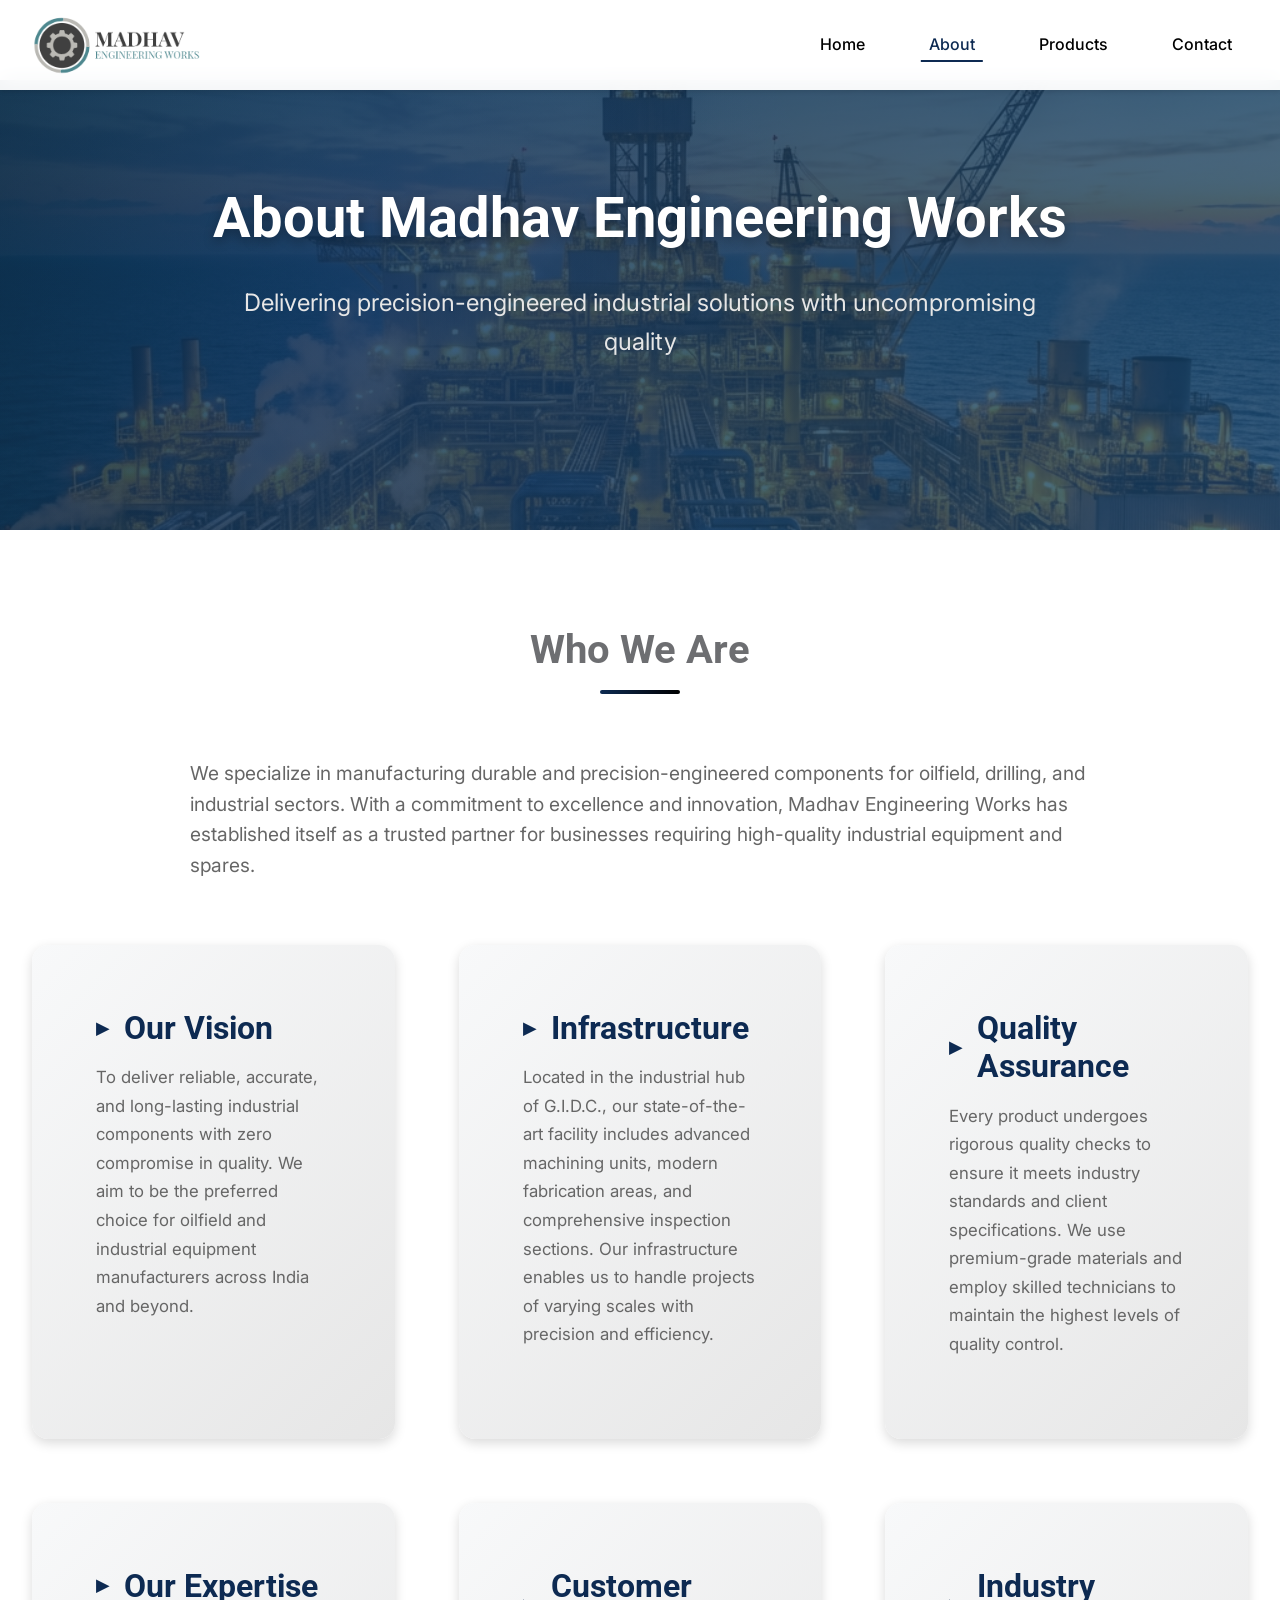
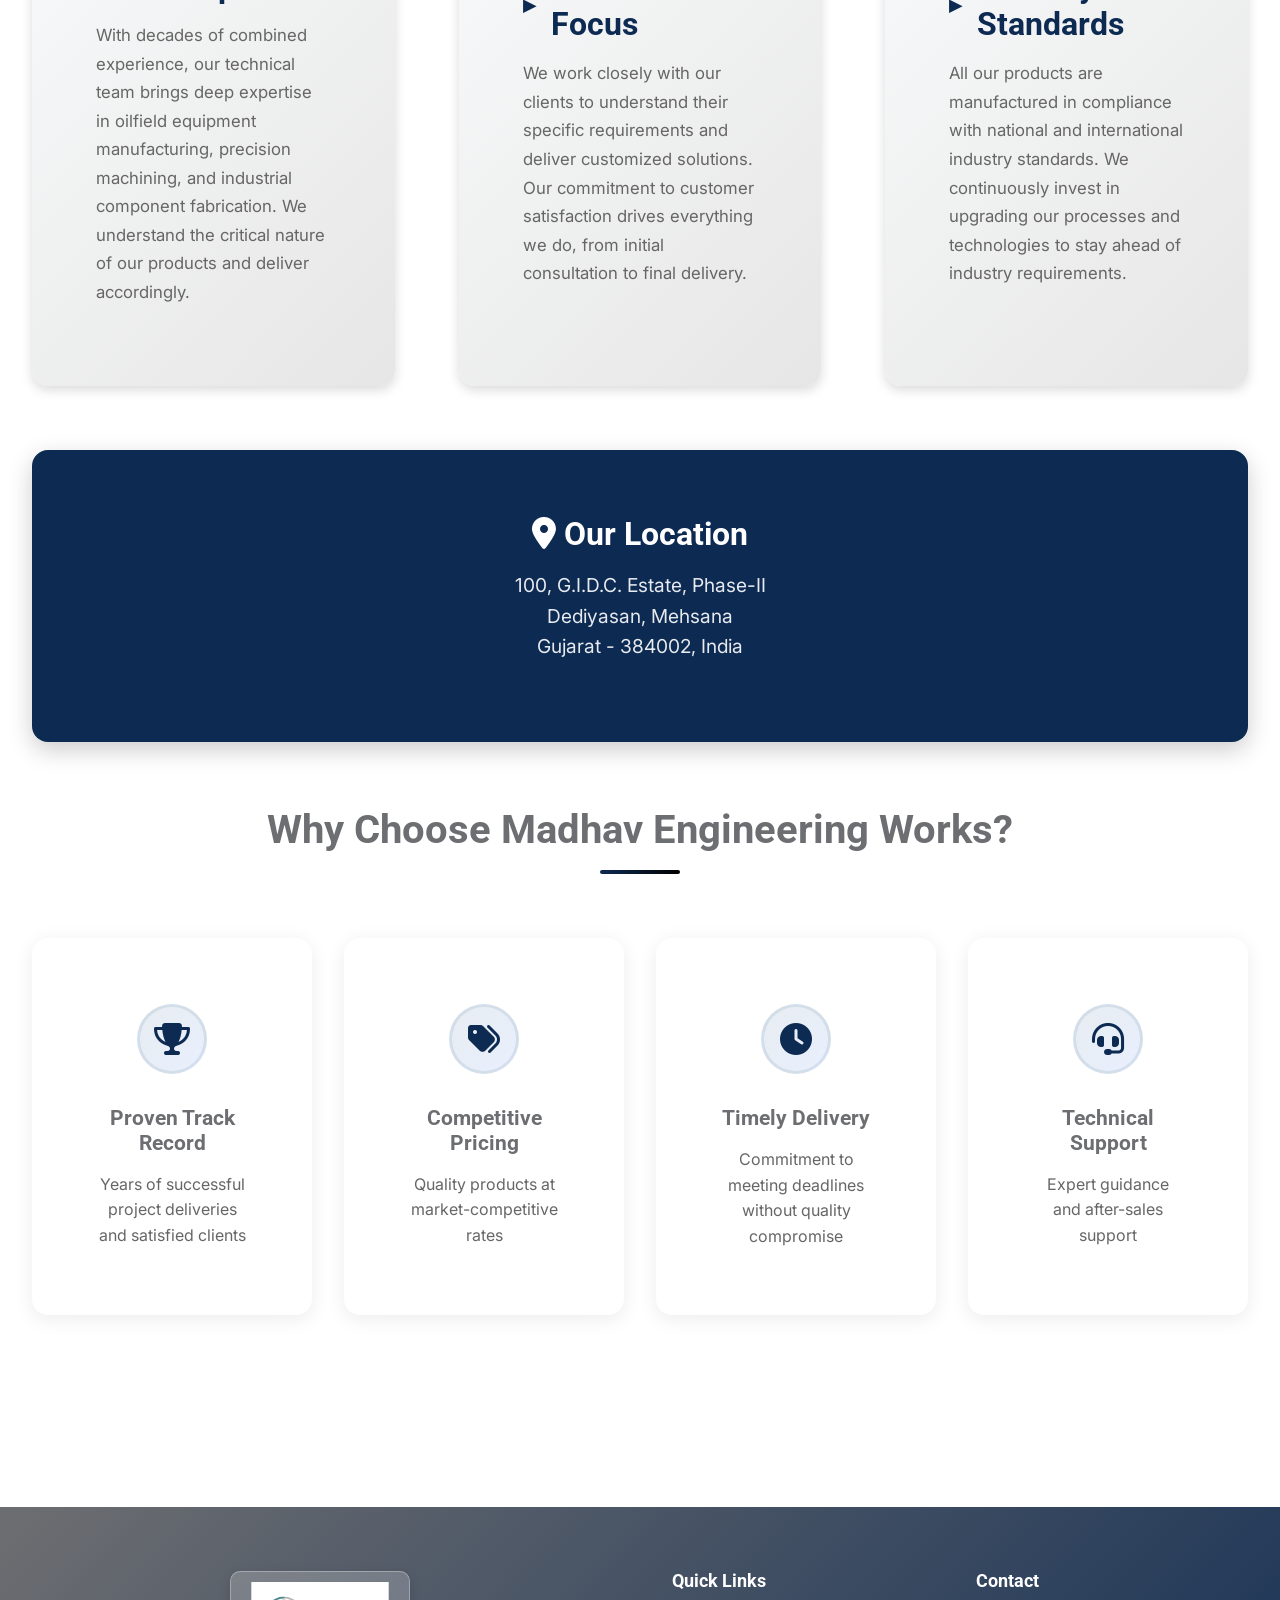
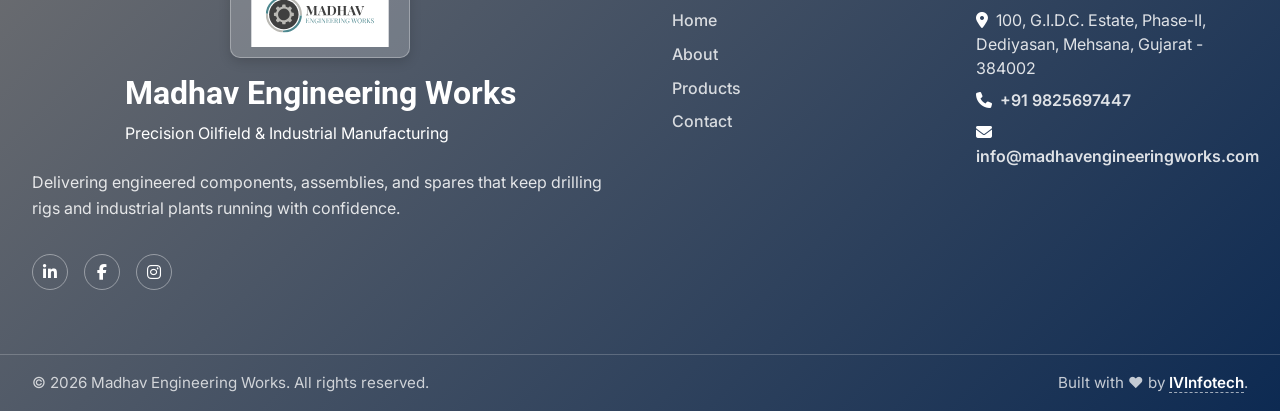
==== about.html @ 847c8577 "first" ====
<!DOCTYPE html>
<html lang="en">

<head>
    <meta charset="UTF-8">
    <meta name="viewport" content="width=device-width, initial-scale=1.0">
    <meta name="description"
        content="About Madhav Engineering Works - Leading manufacturer of oilfield and industrial equipment in Mehsana, Gujarat. Learn about our vision, infrastructure, and commitment to quality.">
    <meta name="keywords"
        content="about madhav engineering, oilfield manufacturer, industrial equipment, Mehsana Gujarat, GIDC">
    <title>About Us - Madhav Engineering Works</title>

    <!-- Fonts -->
    <link rel="preconnect" href="https://fonts.googleapis.com">
    <link rel="preconnect" href="https://fonts.gstatic.com" crossorigin>
    <link
        href="https://fonts.googleapis.com/css2?family=Inter:wght@400;500;600;700;800&family=Roboto:wght@700;900&display=swap"
        rel="stylesheet">

    <!-- Font Awesome Icons -->
    <link rel="stylesheet" href="https://cdnjs.cloudflare.com/ajax/libs/font-awesome/6.4.0/css/all.min.css"
        integrity="sha512-iecdLmaskl7CVkqkXNQ/ZH/XLlvWZOJyj7Yy7tcenmpD1ypASozpmT/E0iPtmFIB46ZmdtAc9eNBvH0H/ZpiBw=="
        crossorigin="anonymous" referrerpolicy="no-referrer" />

    <!-- Styles -->
    <link rel="stylesheet" href="style.css">
</head>

<body>
    <header class="header">
        <nav class="nav-container">
            <div class="logo-container">
                <img src="logo.png" alt="Madhav Engineering Works" class="logo-image">
                <!-- <span class="logo-text">Madhav Engineering Works</span> -->
            </div>
            <ul class="nav-menu">
                <li><a href="index.html">Home</a></li>
                <li><a href="about.html">About</a></li>
                <li><a href="products.html">Products</a></li>
                <li><a href="contact.html">Contact</a></li>
            </ul>
            <button class="mobile-menu-toggle">
                <span></span>
                <span></span>
                <span></span>
            </button>
        </nav>
    </header>

    <!-- Page Header -->
    <section class="hero" style="min-height: 50vh;">
        <div class="hero-content">
            <h1>About Madhav Engineering Works</h1>
            <p class="hero-subtitle">Delivering precision-engineered industrial solutions with uncompromising quality
            </p>
        </div>
    </section>

    <!-- About Content -->
    <section class="section about-section">
        <div class="container">
            <div class="intro-content">
                <h2 class="section-title">Who We Are</h2>
                <p style="font-size: 1.2rem; max-width: 900px; margin: 0 auto;">
                    We specialize in manufacturing durable and precision-engineered components for oilfield, drilling,
                    and industrial sectors.
                    With a commitment to excellence and innovation, Madhav Engineering Works has established itself as a
                    trusted partner
                    for businesses requiring high-quality industrial equipment and spares.
                </p>
            </div>

            <div class="about-grid" style="margin-top: 4rem;">
                <div class="about-card">
                    <h3>Our Vision</h3>
                    <p>
                        To deliver reliable, accurate, and long-lasting industrial components with zero compromise in
                        quality.
                        We aim to be the preferred choice for oilfield and industrial equipment manufacturers across
                        India and beyond.
                    </p>
                </div>

                <div class="about-card">
                    <h3>Infrastructure</h3>
                    <p>
                        Located in the industrial hub of G.I.D.C., our state-of-the-art facility includes advanced
                        machining units,
                        modern fabrication areas, and comprehensive inspection sections. Our infrastructure enables us
                        to handle
                        projects of varying scales with precision and efficiency.
                    </p>
                </div>

                <div class="about-card">
                    <h3>Quality Assurance</h3>
                    <p>
                        Every product undergoes rigorous quality checks to ensure it meets industry standards and client
                        specifications.
                        We use premium-grade materials and employ skilled technicians to maintain the highest levels of
                        quality control.
                    </p>
                </div>

                <div class="about-card">
                    <h3>Our Expertise</h3>
                    <p>
                        With decades of combined experience, our technical team brings deep expertise in oilfield
                        equipment manufacturing,
                        precision machining, and industrial component fabrication. We understand the critical nature of
                        our products
                        and deliver accordingly.
                    </p>
                </div>

                <div class="about-card">
                    <h3>Customer Focus</h3>
                    <p>
                        We work closely with our clients to understand their specific requirements and deliver
                        customized solutions.
                        Our commitment to customer satisfaction drives everything we do, from initial consultation to
                        final delivery.
                    </p>
                </div>

                <div class="about-card">
                    <h3>Industry Standards</h3>
                    <p>
                        All our products are manufactured in compliance with national and international industry
                        standards.
                        We continuously invest in upgrading our processes and technologies to stay ahead of industry
                        requirements.
                    </p>
                </div>
            </div>

            <!-- Location -->
            <div style="margin-top: 4rem;">
                <div class="address-card">
                    <h3>Our Location</h3>
                    <p style="font-size: 1.2rem; margin-top: 1rem;">
                        100, G.I.D.C. Estate, Phase-II<br>
                        Dediyasan, Mehsana<br>
                        Gujarat - 384002, India
                    </p>
                </div>
            </div>

            <!-- Why Choose Us -->
            <div style="margin-top: 4rem;">
                <h2 class="section-title">Why Choose Madhav Engineering Works?</h2>
                <div class="highlights-grid" style="margin-top: 2rem;">
                    <div class="highlight-card">
                        <div class="highlight-icon"><i class="fas fa-trophy"></i></div>
                        <h3>Proven Track Record</h3>
                        <p>Years of successful project deliveries and satisfied clients</p>
                    </div>
                    <div class="highlight-card">
                        <div class="highlight-icon"><i class="fas fa-tags"></i></div>
                        <h3>Competitive Pricing</h3>
                        <p>Quality products at market-competitive rates</p>
                    </div>
                    <div class="highlight-card">
                        <div class="highlight-icon"><i class="fas fa-clock"></i></div>
                        <h3>Timely Delivery</h3>
                        <p>Commitment to meeting deadlines without quality compromise</p>
                    </div>
                    <div class="highlight-card">
                        <div class="highlight-icon"><i class="fas fa-headset"></i></div>
                        <h3>Technical Support</h3>
                        <p>Expert guidance and after-sales support</p>
                    </div>
                </div>
            </div>
        </div>
    </section>


    <!-- Footer -->
    <footer class="footer">
        <div class="container footer-container">
            <div class="footer-brand">
                <div class="footer-logo">
                    <img src="logo.svg" alt="Madhav Engineering Works logo">
                    <div>
                        <h3>Madhav Engineering Works</h3>
                        <p class="footer-subtitle">Precision Oilfield & Industrial Manufacturing</p>
                    </div>
                </div>
                <p class="footer-brand-text">Delivering engineered components, assemblies, and spares that keep
                    drilling rigs and industrial plants running with confidence.</p>
                <div class="footer-social">
                    <a href="#" aria-label="LinkedIn"><i class="fab fa-linkedin-in"></i></a>
                    <a href="#" aria-label="Facebook"><i class="fab fa-facebook-f"></i></a>
                    <a href="#" aria-label="Instagram"><i class="fab fa-instagram"></i></a>
                </div>
            </div>
            <div class="footer-columns">
                <div class="footer-column">
                    <h4>Quick Links</h4>
                    <ul class="footer-links-list">
                        <li><a href="index.html">Home</a></li>
                        <li><a href="about.html">About</a></li>
                        <li><a href="products.html">Products</a></li>
                        <li><a href="contact.html">Contact</a></li>
                    </ul>
                </div>
               
                <div class="footer-column">
                    <h4>Contact</h4>
                    <ul class="footer-contact">
                        <li><i class="fas fa-location-dot"></i>100, G.I.D.C. Estate, Phase-II,<br>Dediyasan, Mehsana,
                            Gujarat - 384002</li>
                        <li><i class="fas fa-phone"></i><a href="tel:+919825697447">+91 9825697447</a></li>
                        <li><i class="fas fa-envelope"></i><a
                                href="mailto:info@madhavengineeringworks.com">info@madhavengineeringworks.com</a></li>
                    </ul>
                </div>
            </div>
        </div>
        <div class="footer-bottom">
            <div class="container footer-bottom-content">
                <p>&copy; <span id="current-year"></span> Madhav Engineering Works. All rights reserved.</p>
                <p>Built with ❤️ by <a href="https://www.ivinfotech.com" target="_blank" rel="noopener" class="footer-credit-link">IVInfotech</a>.</p>
            </div>
        </div>
    </footer>

    <!-- Scripts -->
    <script src="script.js"></script>
    </body>

</html>
---- style.css ----
/* ===================================
   Madhav Engineering Works - Styles
   Modern Industrial Design System
   =================================== */

/* === CSS Custom Properties === */
:root {
    /* Colors */
    --primary-blue: #0D2A52;
    --secondary-navy: #6D6E71;
    --light-gray: #E6E6E6;
    --white: #FFFFFF;
    --text-dark: #000000;
    --text-light: #666666;
    --accent-blue: #000000;
    --gradient-start: #0D2A52;
    --gradient-end: #6D6E71;

    /* Spacing */
    --spacing-xs: 0.5rem;
    --spacing-sm: 1rem;
    --spacing-md: 2rem;
    --spacing-lg: 4rem;
    --spacing-xl: 6rem;

    /* Typography */
    --font-primary: 'Inter', -apple-system, BlinkMacSystemFont, 'Segoe UI', sans-serif;
    --font-heading: 'Roboto', sans-serif;

    /* Transitions */
    --transition-fast: 0.2s ease;
    --transition-normal: 0.3s ease;
    --transition-slow: 0.5s ease;

    /* Shadows */
    --shadow-sm: 0 2px 4px rgba(0, 0, 0, 0.1);
    --shadow-md: 0 4px 12px rgba(0, 0, 0, 0.15);
    --shadow-lg: 0 8px 24px rgba(0, 0, 0, 0.2);
    --shadow-xl: 0 16px 48px rgba(0, 0, 0, 0.25);
}

/* === Reset & Base Styles === */
* {
    margin: 0;
    padding: 0;
    box-sizing: border-box;
}

html {
    scroll-behavior: smooth;
    font-size: 16px;
}

body {
    font-family: var(--font-primary);
    color: var(--text-dark);
    line-height: 1.6;
    background-color: var(--white);
    overflow-x: hidden;
}

/* === Typography === */
h1,
h2,
h3,
h4,
h5,
h6 {
    font-family: var(--font-heading);
    font-weight: 700;
    line-height: 1.2;
    margin-bottom: var(--spacing-sm);
    color: var(--secondary-navy);
}

h1 {
    font-size: clamp(2rem, 5vw, 3.5rem);
}

h2 {
    font-size: clamp(1.75rem, 4vw, 2.5rem);
}

h3 {
    font-size: clamp(1.5rem, 3vw, 2rem);
}

h4 {
    font-size: clamp(1.25rem, 2.5vw, 1.5rem);
}

p {
    margin-bottom: var(--spacing-sm);
    color: var(--text-light);
}

/* === Header & Navigation === */
.header {
    position: fixed;
    top: 0;
    left: 0;
    right: 0;
    background: rgba(255, 255, 255, 0.95);
    backdrop-filter: blur(10px);
    box-shadow: var(--shadow-sm);
    z-index: 1000;
    transition: all var(--transition-normal);
}

.header.scrolled {
    box-shadow: var(--shadow-md);
    background: rgba(255, 255, 255, 0.98);
}

.nav-container {
    max-width: 1400px;
    margin: 0 auto;
    padding: 0 var(--spacing-md);
    display: flex;
    justify-content: space-between;
    align-items: center;
    height: 90px;
}

.logo-container {
    display: flex;
    align-items: center;
    gap: var(--spacing-sm);
    padding: var(--spacing-xs) 0;
    transition: transform var(--transition-fast);
}

.logo-container:hover {
    transform: translateY(-2px);
}

.logo-link {
    text-decoration: none;
    color: inherit;
}

.logo-image {
    height: 60px;
    width: auto;
    object-fit: contain;
}

.nav-menu {
    display: flex;
    list-style: none;
    gap: var(--spacing-md);
    align-items: center;
}

.nav-menu a {
    color: var(--text-dark);
    font-weight: 500;
    padding: var(--spacing-xs) var(--spacing-sm);
    border-radius: 6px;
    transition: all var(--transition-fast);
    position: relative;
    text-decoration: none;
}

.nav-menu a::after {
    content: '';
    position: absolute;
    bottom: 0;
    left: 50%;
    transform: translateX(-50%);
    width: 0;
    height: 2px;
    background: var(--primary-blue);
    transition: width var(--transition-fast);
}

.nav-menu a:hover {
    color: var(--primary-blue);
}

.nav-menu a:hover::after,
.nav-menu a.active::after {
    width: 80%;
}

.nav-menu a.active {
    color: var(--primary-blue);
}

.mobile-menu-toggle {
    display: none;
    flex-direction: column;
    gap: 5px;
    background: none;
    border: none;
    cursor: pointer;
    padding: var(--spacing-xs);
}

.mobile-menu-toggle span {
    width: 25px;
    height: 3px;
    background: var(--primary-blue);
    border-radius: 2px;
    transition: all var(--transition-fast);
}

/* === Hero Section === */
.hero {
    min-height: 100vh;
    display: flex;
    align-items: center;
    justify-content: center;
    background: linear-gradient(135deg, rgba(13, 44, 69, 0.85), rgba(26, 77, 122, 0.75)),
        url('hero-bg.png');
    background-size: cover;
    background-position: center;
    background-attachment: fixed;
    position: relative;
    overflow: hidden;
    padding: var(--spacing-xl) var(--spacing-md);
    margin-top: 80px;
}

.hero::before {
    content: '';
    position: absolute;
    top: 0;
    left: 0;
    right: 0;
    bottom: 0;
    background: radial-gradient(circle at 30% 50%, rgba(37, 99, 235, 0.1), transparent 50%);
    animation: pulse 8s ease-in-out infinite;
}

@keyframes pulse {

    0%,
    100% {
        opacity: 0.5;
    }

    50% {
        opacity: 1;
    }
}

.hero-content {
    max-width: 1200px;
    margin: 0 auto;
    text-align: center;
    position: relative;
    z-index: 1;
    animation: fadeInUp 1s ease-out;
}

@keyframes fadeInUp {
    from {
        opacity: 0;
        transform: translateY(30px);
    }

    to {
        opacity: 1;
        transform: translateY(0);
    }
}

.hero h1 {
    color: var(--white);
    margin-bottom: var(--spacing-md);
    text-shadow: 0 4px 12px rgba(0, 0, 0, 0.3);
}

.hero-subtitle {
    font-size: clamp(1.1rem, 2vw, 1.5rem);
    color: var(--light-gray);
    margin-bottom: var(--spacing-lg);
    max-width: 800px;
    margin-left: auto;
    margin-right: auto;
}

.cta-buttons {
    display: flex;
    gap: var(--spacing-sm);
    justify-content: center;
    flex-wrap: wrap;
}

.btn {
    padding: 1rem 2.5rem;
    border-radius: 8px;
    font-weight: 600;
    font-size: 1.1rem;
    cursor: pointer;
    border: none;
    transition: all var(--transition-normal);
    display: inline-flex;
    align-items: center;
    gap: 0.5rem;
    text-transform: uppercase;
    letter-spacing: 0.5px;
    text-decoration: none;
}

.btn-primary {
    background: linear-gradient(135deg, var(--accent-blue), var(--primary-blue));
    color: var(--white);
    box-shadow: 0 4px 15px rgba(37, 99, 235, 0.4);
}

.btn-primary:hover {
    transform: translateY(-3px);
    box-shadow: 0 8px 25px rgba(37, 99, 235, 0.5);
}

.btn-secondary {
    background: rgba(255, 255, 255, 0.1);
    color: var(--white);
    border: 2px solid var(--white);
    backdrop-filter: blur(10px);
}

.btn-secondary:hover {
    background: var(--white);
    color: var(--primary-blue);
    transform: translateY(-3px);
}

/* === Container & Sections === */
.container {
    max-width: 1400px;
    margin: 0 auto;
    padding: 0 var(--spacing-md);
}

.section {
    padding: var(--spacing-xl) 0;
}

.section-title {
    text-align: center;
    margin-bottom: var(--spacing-lg);
    position: relative;
}

.section-title::after {
    content: '';
    display: block;
    width: 80px;
    height: 4px;
    background: linear-gradient(90deg, var(--primary-blue), var(--accent-blue));
    margin: var(--spacing-sm) auto 0;
    border-radius: 2px;
}

/* === Engineering Excellence Section === */
.excellence-section {
    background: linear-gradient(135deg, #f8f9fa 0%, #ffffff 50%, #f8f9fa 100%);
    position: relative;
    overflow: hidden;
}

.excellence-section::before {
    content: '';
    position: absolute;
    top: 0;
    left: 0;
    right: 0;
    bottom: 0;
    background: 
        radial-gradient(circle at 20% 30%, rgba(26, 77, 122, 0.03) 0%, transparent 50%),
        radial-gradient(circle at 80% 70%, rgba(37, 99, 235, 0.03) 0%, transparent 50%);
    pointer-events: none;
}

.excellence-wrapper {
    max-width: 1200px;
    margin: 0 auto;
    position: relative;
    z-index: 1;
}

.excellence-header {
    text-align: center;
    margin-bottom: var(--spacing-xl);
    padding: var(--spacing-md) 0;
}

.excellence-badge {
    display: inline-flex;
    align-items: center;
    gap: 0.5rem;
    background: linear-gradient(135deg, var(--primary-blue), var(--accent-blue));
    color: var(--white);
    padding: 0.5rem 1.5rem;
    border-radius: 50px;
    font-size: 0.9rem;
    font-weight: 600;
    text-transform: uppercase;
    letter-spacing: 1px;
    margin-bottom: var(--spacing-md);
    box-shadow: 0 4px 15px rgba(26, 77, 122, 0.3);
    animation: fadeInDown 0.8s ease-out;
}

.badge-icon {
    font-size: 1.2rem;
    margin-right: 0.3rem;
}

.excellence-title {
    display: flex;
    flex-direction: column;
    align-items: center;
    gap: 0.5rem;
    margin-bottom: var(--spacing-sm);
    animation: fadeInUp 1s ease-out 0.2s both;
}

.title-main {
    font-size: clamp(2.5rem, 5vw, 4rem);
    font-weight: 900;
    background: linear-gradient(135deg, var(--primary-blue), var(--accent-blue));
    -webkit-background-clip: text;
    -webkit-text-fill-color: transparent;
    background-clip: text;
    line-height: 1.1;
    letter-spacing: -1px;
}

.title-sub {
    font-size: clamp(1.5rem, 3vw, 2.5rem);
    font-weight: 700;
    color: var(--secondary-navy);
    letter-spacing: 2px;
    text-transform: uppercase;
}

.title-underline {
    width: 120px;
    height: 5px;
    background: linear-gradient(90deg, var(--primary-blue), var(--accent-blue), var(--primary-blue));
    margin: var(--spacing-md) auto 0;
    border-radius: 3px;
    position: relative;
    animation: expandWidth 1s ease-out 0.5s both;
}

.title-underline::before,
.title-underline::after {
    content: '';
    position: absolute;
    top: 50%;
    transform: translateY(-50%);
    width: 12px;
    height: 12px;
    background: var(--accent-blue);
    border-radius: 50%;
}

.title-underline::before {
    left: -20px;
}

.title-underline::after {
    right: -20px;
}

@keyframes expandWidth {
    from {
        width: 0;
        opacity: 0;
    }
    to {
        width: 120px;
        opacity: 1;
    }
}

@keyframes fadeInDown {
    from {
        opacity: 0;
        transform: translateY(-20px);
    }
    to {
        opacity: 1;
        transform: translateY(0);
    }
}

.excellence-content {
    max-width: 1000px;
    margin: 0 auto;
}

.excellence-description {
    font-size: clamp(1.1rem, 2vw, 1.3rem);
    line-height: 1.9;
    color: var(--text-dark);
    text-align: center;
    margin-bottom: var(--spacing-xl);
    padding: 0 var(--spacing-md);
    font-weight: 400;
    letter-spacing: 0.3px;
}

/* === Highlights Grid === */
.highlights-grid {
    display: grid;
    grid-template-columns: repeat(auto-fit, minmax(260px, 1fr));
    gap: var(--spacing-md);
    margin-top: var(--spacing-lg);
}

.highlights-grid-four {
    grid-template-columns: 1fr;
}

.highlight-card.horizontal {
    display: flex;
    align-items: center;
    gap: var(--spacing-md);
    text-align: left;
}

.highlight-card.horizontal .highlight-icon {
    margin: 0;
}

.highlight-card {
    background: var(--white);
    padding: var(--spacing-lg);
    border-radius: 16px;
    box-shadow: 0 4px 20px rgba(0, 0, 0, 0.08);
    transition: all var(--transition-normal);
    border: 2px solid transparent;
    text-align: center;
    position: relative;
    overflow: hidden;
}

.highlight-card::before {
    content: '';
    position: absolute;
    top: 0;
    left: 0;
    right: 0;
    height: 4px;
    background: linear-gradient(90deg, var(--primary-blue), var(--accent-blue));
    transform: scaleX(0);
    transform-origin: left;
    transition: transform var(--transition-normal);
}

.highlight-card:hover::before {
    transform: scaleX(1);
}

.highlight-card:hover {
    transform: translateY(-10px);
    box-shadow: 0 12px 40px rgba(26, 77, 122, 0.15);
    border-color: rgba(26, 77, 122, 0.2);
}

.highlight-icon {
    display: inline-flex;
    width: 70px;
    height: 70px;
    margin: 0 auto var(--spacing-md);
    background: linear-gradient(135deg, rgba(26, 77, 122, 0.1), rgba(37, 99, 235, 0.1));
    border-radius: 50%;
    align-items: center;
    justify-content: center;
    font-size: 2rem;
    transition: all var(--transition-normal);
    border: 3px solid rgba(26, 77, 122, 0.1);
    color: var(--primary-blue);
}

.highlight-icon i {
    font-size: 2rem;
}

.highlight-card:hover .highlight-icon {
    /* Hover effects removed as per user request */
}

.highlight-card h3 {
    color: var(--secondary-navy);
    margin-bottom: var(--spacing-sm);
    font-size: 1.3rem;
    font-weight: 700;
    transition: color var(--transition-normal);
}

.highlight-card:hover h3 {
    color: var(--primary-blue);
}

.highlight-card p {
    color: var(--text-light);
    font-size: 1rem;
    line-height: 1.6;
    margin: 0;
}

/* === Product Categories === */
.categories-grid {
    display: grid;
    grid-template-columns: repeat(auto-fill, minmax(300px, 1fr));
    gap: var(--spacing-md);
    margin-top: var(--spacing-lg);
}

.category-card {
    background: var(--white);
    border-radius: 16px;
    overflow: hidden;
    box-shadow: var(--shadow-md);
    transition: all var(--transition-normal);
    border: 2px solid transparent;
    position: relative;
}

.category-card::before {
    content: '';
    position: absolute;
    top: 0;
    left: 0;
    right: 0;
    height: 6px;
    background: linear-gradient(90deg, var(--primary-blue), var(--accent-blue));
    transform: scaleX(0);
    transition: transform var(--transition-normal);
}

.category-card:hover::before {
    transform: scaleX(1);
}

.category-card:hover {
    transform: translateY(-10px);
    box-shadow: var(--shadow-xl);
    border-color: var(--primary-blue);
}

.category-image {
    width: 100%;
    height: 200px;
    background: linear-gradient(135deg, var(--primary-blue), var(--secondary-navy));
    display: flex;
    align-items: center;
    justify-content: center;
    color: var(--white);
    font-size: 3rem;
    position: relative;
    overflow: hidden;
}

.category-image i {
    font-size: 3rem;
    z-index: 2;
    position: relative;
}

/* Category Image with Product Image */
.category-image-with-img {
    background: var(--white);
    padding: 0;
}

.category-image-with-img .product-img {
    width: 100%;
    height: 100%;
    object-fit: cover;
    object-position: center;
    transition: all var(--transition-normal);
}

.category-image-with-img .image-overlay {
    position: absolute;
    top: 0;
    left: 0;
    right: 0;
    bottom: 0;
    background: linear-gradient(135deg, rgba(26, 77, 122, 0.85), rgba(13, 44, 69, 0.85));
    display: flex;
    align-items: center;
    justify-content: center;
    opacity: 0;
    transition: all var(--transition-normal);
}

.category-image-with-img .image-overlay i {
    font-size: 3rem;
    color: var(--white);
    transform: scale(0.8);
    transition: all var(--transition-normal);
}

.category-card:hover .category-image-with-img .image-overlay {
    opacity: 1;
}

.category-card:hover .category-image-with-img .image-overlay i {
    transform: scale(1);
}

.category-card:hover .category-image-with-img .product-img {
    transform: scale(1.1);
}

.category-image::after {
    content: '';
    position: absolute;
    top: 50%;
    left: 50%;
    transform: translate(-50%, -50%);
    width: 100px;
    height: 100px;
    background: rgba(255, 255, 255, 0.1);
    border-radius: 50%;
    transition: all var(--transition-slow);
}

.category-card:hover .category-image::after {
    width: 300px;
    height: 300px;
}

.capabilities-section {
    background: #f8fafc;
}

.capabilities-header {
    text-align: center;
    max-width: 800px;
    margin: 0 auto var(--spacing-lg);
}

.capabilities-header p {
    color: var(--text-dark);
}

.capabilities-grid {
    display: grid;
    grid-template-columns: repeat(auto-fit, minmax(220px, 1fr));
    gap: var(--spacing-md);
}

.capability-card {
    background: var(--white);
    border-radius: 16px;
    padding: var(--spacing-lg);
    box-shadow: var(--shadow-sm);
    border: 1px solid rgba(26, 77, 122, 0.08);
    transition: transform var(--transition-normal), box-shadow var(--transition-normal);
}

.capability-icon {
    display: inline-flex;
    width: 50px;
    height: 50px;
    margin-bottom: var(--spacing-sm);
    background: linear-gradient(135deg, rgba(26, 77, 122, 0.1), rgba(37, 99, 235, 0.1));
    border-radius: 50%;
    align-items: center;
    justify-content: center;
    font-size: 1.5rem;
    transition: all var(--transition-normal);
    border: 2px solid rgba(26, 77, 122, 0.1);
    color: var(--primary-blue);
}

.capability-card:hover .capability-icon {
    background: linear-gradient(135deg, var(--primary-blue), var(--accent-blue));
    transform: scale(1.1) rotate(5deg);
    border-color: transparent;
    box-shadow: 0 6px 15px rgba(26, 77, 122, 0.3);
    color: var(--white);
}

.capability-card h3 {
    margin-bottom: var(--spacing-sm);
    color: var(--secondary-navy);
}

.capability-card p {
    margin: 0;
    color: var(--text-light);
}

.capability-card:hover {
    transform: translateY(-8px);
    box-shadow: var(--shadow-lg);
}

.process-section {
    background: linear-gradient(135deg, rgba(26, 77, 122, 0.08), rgba(37, 99, 235, 0.08));
}

.process-container {
    display: grid;
    grid-template-columns: repeat(auto-fit, minmax(320px, 1fr));
    gap: var(--spacing-lg);
    align-items: center;
}

.process-content p {
    color: var(--text-dark);
}

.process-list {
    list-style: none;
    padding: 0;
    margin: var(--spacing-md) 0;
    display: flex;
    flex-direction: column;
    gap: var(--spacing-sm);
}

.process-list li {
    background: var(--white);
    padding: var(--spacing-sm);
    border-radius: 12px;
    box-shadow: var(--shadow-sm);
    display: flex;
    align-items: center;
    gap: var(--spacing-sm);
    color: var(--text-dark);
}

.process-list span {
    width: 38px;
    height: 38px;
    border-radius: 50%;
    background: linear-gradient(135deg, var(--primary-blue), var(--accent-blue));
    color: var(--white);
    display: inline-flex;
    align-items: center;
    justify-content: center;
    font-weight: 700;
}

.process-stats {
    display: grid;
    grid-template-columns: repeat(auto-fit, minmax(180px, 1fr));
    gap: var(--spacing-md);
}

.stat-card {
    background: var(--white);
    border-radius: 16px;
    padding: var(--spacing-lg);
    text-align: center;
    box-shadow: var(--shadow-md);
}

.stat-card h3 {
    font-size: 2.5rem;
    margin-bottom: var(--spacing-xs);
    color: var(--primary-blue);
}

.stat-card p {
    margin: 0;
    color: var(--text-dark);
}

.category-content {
    padding: var(--spacing-md);
}

.category-content h3 {
    color: var(--primary-blue);
    margin-bottom: var(--spacing-sm);
}

/* === Products Page === */
.products-grid {
    display: grid;
    grid-template-columns: repeat(auto-fill, minmax(280px, 1fr));
    gap: var(--spacing-md);
    margin-top: var(--spacing-lg);
}

.product-item {
    background: var(--white);
    padding: var(--spacing-md);
    border-radius: 12px;
    box-shadow: var(--shadow-sm);
    transition: all var(--transition-normal);
    border-left: 4px solid var(--primary-blue);
    position: relative;
    overflow: hidden;
}

.product-item::before {
    content: '';
    position: absolute;
    top: 0;
    left: 0;
    width: 100%;
    height: 100%;
    background: linear-gradient(135deg, rgba(26, 77, 122, 0.05), transparent);
    opacity: 0;
    transition: opacity var(--transition-normal);
}

.product-item:hover::before {
    opacity: 1;
}

.product-item:hover {
    transform: translateX(8px);
    box-shadow: var(--shadow-md);
}

.product-item h3 {
    font-size: 1.1rem;
    color: var(--secondary-navy);
    display: flex;
    align-items: center;
    gap: var(--spacing-xs);
}

.product-item h3::before {
    content: '\f013';
    font-family: 'Font Awesome 6 Free';
    font-weight: 900;
    color: var(--primary-blue);
    font-size: 1.3rem;
    margin-right: 0.5rem;
}

/* Product Item with Image */
.product-item-with-image {
    padding: 0;
    border-left: none;
    overflow: hidden;
    display: flex;
    flex-direction: column;
}

.product-item-with-image .product-image-wrapper {
    width: 100%;
    height: 220px;
    overflow: hidden;
    background: linear-gradient(135deg, #f8f9fa, var(--light-gray));
    position: relative;
}

.product-item-with-image .product-item-img {
    width: 100%;
    height: 100%;
    object-fit: cover;
    object-position: center;
    transition: all var(--transition-normal);
}

.product-item-with-image:hover .product-item-img {
    transform: scale(1.1);
}

.product-item-with-image .product-item-content {
    padding: var(--spacing-md);
    flex: 1;
    display: flex;
    flex-direction: column;
}

.product-item-with-image h3 {
    margin-bottom: var(--spacing-xs);
    font-size: 1.25rem;
    font-weight: 700;
    color: var(--primary-blue);
    text-transform: uppercase;
    letter-spacing: 0.5px;
    border-bottom: 2px solid var(--primary-blue);
    padding-bottom: 0.5rem;
    margin-bottom: var(--spacing-sm);
}

.product-item-with-image h3::before {
    display: none;
}

.product-item-with-image:hover {
    transform: translateY(-5px);
    box-shadow: var(--shadow-lg);
}

.product-item-with-image::before {
    display: none;
}

/* === About Page === */
.about-section {
    background: var(--white);
}

.about-grid {
    display: grid;
    grid-template-columns: repeat(auto-fit, minmax(300px, 1fr));
    gap: var(--spacing-lg);
    margin-top: var(--spacing-lg);
}

.about-card {
    background: linear-gradient(135deg, #f8f9fa, var(--light-gray));
    padding: var(--spacing-lg);
    border-radius: 16px;
    box-shadow: var(--shadow-md);
    transition: all var(--transition-normal);
}

.about-card:hover {
    transform: translateY(-5px);
    box-shadow: var(--shadow-lg);
}

.about-card h3 {
    color: var(--primary-blue);
    margin-bottom: var(--spacing-sm);
    display: flex;
    align-items: center;
    gap: var(--spacing-sm);
}

.about-card h3::before {
    content: '▸';
    font-size: 1.5rem;
}

.about-card p {
    font-size: 1.05rem;
    line-height: 1.7;
}

.address-card {
    background: var(--primary-blue);
    color: var(--white);
    padding: var(--spacing-lg);
    border-radius: 16px;
    text-align: center;
    box-shadow: var(--shadow-lg);
}

.address-card h3 {
    color: var(--white);
}

.address-card h3::before {
    content: '\f3c5';
    font-family: 'Font Awesome 6 Free';
    font-weight: 900;
    margin-right: 0.5rem;
}

.address-card p {
    color: rgba(255, 255, 255, 0.9);
    font-size: 1.1rem;
}

/* === Contact Page === */
.contact-section {
    background: linear-gradient(135deg, #f8f9fa, var(--light-gray));
}

.contact-container {
    display: grid;
    grid-template-columns: 1fr 1fr;
    gap: var(--spacing-lg);
    margin-top: var(--spacing-lg);
}

.contact-form {
    background: var(--white);
    padding: var(--spacing-lg);
    border-radius: 16px;
    box-shadow: var(--shadow-md);
}

.form-group {
    margin-bottom: var(--spacing-md);
}

.form-group label {
    display: block;
    margin-bottom: var(--spacing-xs);
    color: var(--text-dark);
    font-weight: 600;
}

.form-group input,
.form-group textarea {
    width: 100%;
    padding: 0.875rem;
    border: 2px solid var(--light-gray);
    border-radius: 8px;
    font-family: var(--font-primary);
    font-size: 1rem;
    transition: all var(--transition-fast);
}

.form-group input:focus,
.form-group textarea:focus {
    outline: none;
    border-color: var(--primary-blue);
    box-shadow: 0 0 0 3px rgba(26, 77, 122, 0.1);
}

.form-group textarea {
    resize: vertical;
    min-height: 150px;
}

.contact-info {
    background: var(--white);
    padding: var(--spacing-lg);
    border-radius: 16px;
    box-shadow: var(--shadow-md);
}

.map-container {
    width: 100%;
    height: 400px;
    border-radius: 12px;
    overflow: hidden;
    margin-top: var(--spacing-md);
    box-shadow: var(--shadow-sm);
}

.map-container iframe {
    width: 100%;
    height: 100%;
    border: none;
}

/* === Footer === */
.footer {
    background: linear-gradient(135deg, var(--secondary-navy), var(--primary-blue));
    color: var(--white);
    margin-top: var(--spacing-xl);
}

.footer-container {
    display: grid;
    grid-template-columns: repeat(auto-fit, minmax(260px, 1fr));
    gap: var(--spacing-lg);
    padding: var(--spacing-lg) var(--spacing-md) var(--spacing-md);
}

.footer-brand h3 {
    margin-bottom: var(--spacing-xs);
    color: var(--white);
}

.footer-subtitle {
    color: var(--white);
    margin-bottom: var(--spacing-xs);
}

.footer-logo {
    display: flex;
    flex-direction: column;
    align-items: center;
    gap: var(--spacing-sm);
    margin-bottom: var(--spacing-sm);
}

.footer-logo img {
    width: 180px;
    height: auto;
    background: rgba(255, 255, 255, 0.2);
    padding: 10px;
    border-radius: 10px;
    border: 1px solid rgba(255, 255, 255, 0.3);
    box-shadow: 0 4px 12px rgba(0, 0, 0, 0.15);
}

.footer-brand-text {
    color: rgba(255, 255, 255, 0.85);
    line-height: 1.6;
    margin-bottom: var(--spacing-md);
}

.footer-social {
    display: flex;
    gap: var(--spacing-sm);
}

.footer-social a {
    width: 36px;
    height: 36px;
    border-radius: 50%;
    border: 1px solid rgba(255, 255, 255, 0.4);
    display: inline-flex;
    align-items: center;
    justify-content: center;
    color: var(--white);
    transition: all var(--transition-normal);
    text-decoration: none;
}

.footer-social a:hover {
    background: var(--white);
    color: var(--primary-blue);
    transform: translateY(-2px);
}

.footer-columns {
    display: grid;
    grid-template-columns: repeat(auto-fit, minmax(180px, 1fr));
    gap: var(--spacing-md);
}

.footer-column h4 {
    margin-bottom: var(--spacing-sm);
    font-size: 1.1rem;
    color: var(--white);
}

.footer-links-list,
.footer-contact {
    list-style: none;
    padding: 0;
    margin: 0;
    display: flex;
    flex-direction: column;
    gap: 0.5rem;
}

.footer-links-list a {
    color: rgba(255, 255, 255, 0.8);
    text-decoration: none;
    font-weight: 500;
    transition: color var(--transition-fast);
}

.footer-links-list a:hover {
    color: var(--white);
}

.footer-contact li {
    color: rgba(255, 255, 255, 0.85);
    line-height: 1.5;
}

.footer-contact i {
    margin-right: 0.5rem;
    color: var(--white);
}

.footer-contact a {
    color: rgba(255, 255, 255, 0.85);
    text-decoration: none;
    font-weight: 600;
}

.footer-contact a:hover {
    color: var(--white);
}

.footer-bottom {
    border-top: 1px solid rgba(255, 255, 255, 0.2);
    padding: var(--spacing-sm) 0;
    margin-top: var(--spacing-md);
}

.footer-bottom-content {
    display: flex;
    align-items: center;
    justify-content: space-between;
    flex-wrap: wrap;
    gap: var(--spacing-sm);
}

.footer-bottom-content p {
    margin: 0;
    color: rgba(255, 255, 255, 0.75);
    font-size: 0.95rem;
}

.footer-credit-link {
    color: var(--white);
    font-weight: 600;
    text-decoration: none;
    border-bottom: 1px dashed rgba(255, 255, 255, 0.6);
    transition: color var(--transition-fast);
}

.footer-credit-link:hover {
    color: rgba(255, 255, 255, 0.8);
}

@media (max-width: 768px) {
    .footer-container {
        grid-template-columns: 1fr;
    }

    .footer-columns {
        grid-template-columns: 1fr;
    }

    .footer-bottom-content {
        flex-direction: column;
        text-align: center;
    }
}

/* === Responsive Design === */
@media (max-width: 768px) {
    .nav-menu {
        position: fixed;
        top: 80px;
        left: -100%;
        width: 100%;
        height: calc(100vh - 80px);
        background: rgba(255, 255, 255, 0.98);
        backdrop-filter: blur(10px);
        flex-direction: column;
        justify-content: flex-start;
        padding: var(--spacing-lg);
        transition: left var(--transition-normal);
        box-shadow: var(--shadow-lg);
    }

    .nav-menu.active {
        left: 0;
    }

    .mobile-menu-toggle {
        display: flex;
    }

    .mobile-menu-toggle.active span:nth-child(1) {
        transform: rotate(45deg) translate(5px, 5px);
    }

    .mobile-menu-toggle.active span:nth-child(2) {
        opacity: 0;
    }

    .mobile-menu-toggle.active span:nth-child(3) {
        transform: rotate(-45deg) translate(7px, -7px);
    }

    .contact-container {
        grid-template-columns: 1fr;
    }

    .hero {
        min-height: 80vh;
        padding: var(--spacing-lg) var(--spacing-sm);
    }

    .cta-buttons {
        flex-direction: column;
    }

    .btn {
        width: 100%;
        justify-content: center;
    }
}

@media (max-width: 480px) {
    .logo-text {
        font-size: 1.2rem;
    }

    .categories-grid,
    .products-grid {
        grid-template-columns: 1fr;
    }

    /* Home page specific mobile enhancements */
    .hero {
        padding: var(--spacing-md) var(--spacing-sm);
        min-height: 70vh;
    }

    .hero h1 {
        font-size: clamp(1.8rem, 6vw, 2.5rem);
    }

    .hero-subtitle {
        font-size: clamp(1rem, 4vw, 1.3rem);
    }

    .excellence-header {
        padding: var(--spacing-sm) 0;
        margin-bottom: var(--spacing-lg);
    }

    .title-main {
        font-size: clamp(2rem, 6vw, 3rem);
    }

    .title-sub {
        font-size: clamp(1.2rem, 4vw, 2rem);
    }

    .excellence-description {
        padding: 0 var(--spacing-sm);
        font-size: clamp(1rem, 3vw, 1.2rem);
    }

    .highlights-grid-four {
        gap: var(--spacing-sm);
    }

    .highlight-card.horizontal {
        flex-direction: column;
        text-align: center;
        gap: var(--spacing-sm);
    }

    .categories-grid {
        gap: var(--spacing-sm);
        margin-top: var(--spacing-md);
    }

    .category-card {
        border-radius: 12px;
    }

    .category-content {
        padding: var(--spacing-sm);
    }

    .capabilities-grid {
        gap: var(--spacing-sm);
    }

    .capability-card {
        padding: var(--spacing-md);
    }

    .process-container {
        gap: var(--spacing-md);
    }

    .process-list {
        gap: var(--spacing-xs);
    }

    .process-stats {
        gap: var(--spacing-sm);
    }

    .stat-card {
        padding: var(--spacing-md);
    }

    .stat-card h3 {
        font-size: 2rem;
    }
}

/* === Skeleton Loading === */
.skeleton {
    background: linear-gradient(90deg, #f0f0f0 25%, #e0e0e0 50%, #f0f0f0 75%);
    background-size: 200% 100%;
    animation: skeleton-loading 1.5s infinite;
    border-radius: 8px;
}

@keyframes skeleton-loading {
    0% {
        background-position: 200% 0;
    }
    100% {
        background-position: -200% 0;
    }
}

.skeleton-card {
    background: var(--white);
    border-radius: 16px;
    overflow: hidden;
    box-shadow: var(--shadow-md);
    border: 2px solid transparent;
}

.skeleton-image {
    width: 100%;
    height: 200px;
    background: var(--light-gray);
    position: relative;
    overflow: hidden;
}

.skeleton-content {
    padding: var(--spacing-md);
}

.skeleton-title {
    height: 24px;
    width: 70%;
    margin-bottom: var(--spacing-sm);
}

.skeleton-text {
    height: 16px;
    width: 100%;
    margin-bottom: var(--spacing-xs);
}

.skeleton-text:last-child {
    width: 60%;
}

/* Hide skeleton after loading */
.loaded .skeleton-card {
    display: none;
}

.loaded .category-card,
.loaded .product-item {
    display: block;
}

/* === Utility Classes === */
.text-center {
    text-align: center;
}

.mt-1 {
    margin-top: var(--spacing-sm);
}

.mt-2 {
    margin-top: var(--spacing-md);
}

.mt-3 {
    margin-top: var(--spacing-lg);
}

.mb-1 {
    margin-bottom: var(--spacing-sm);
}

.mb-2 {
    margin-bottom: var(--spacing-md);
}

.mb-3 {
    margin-bottom: var(--spacing-lg);
}
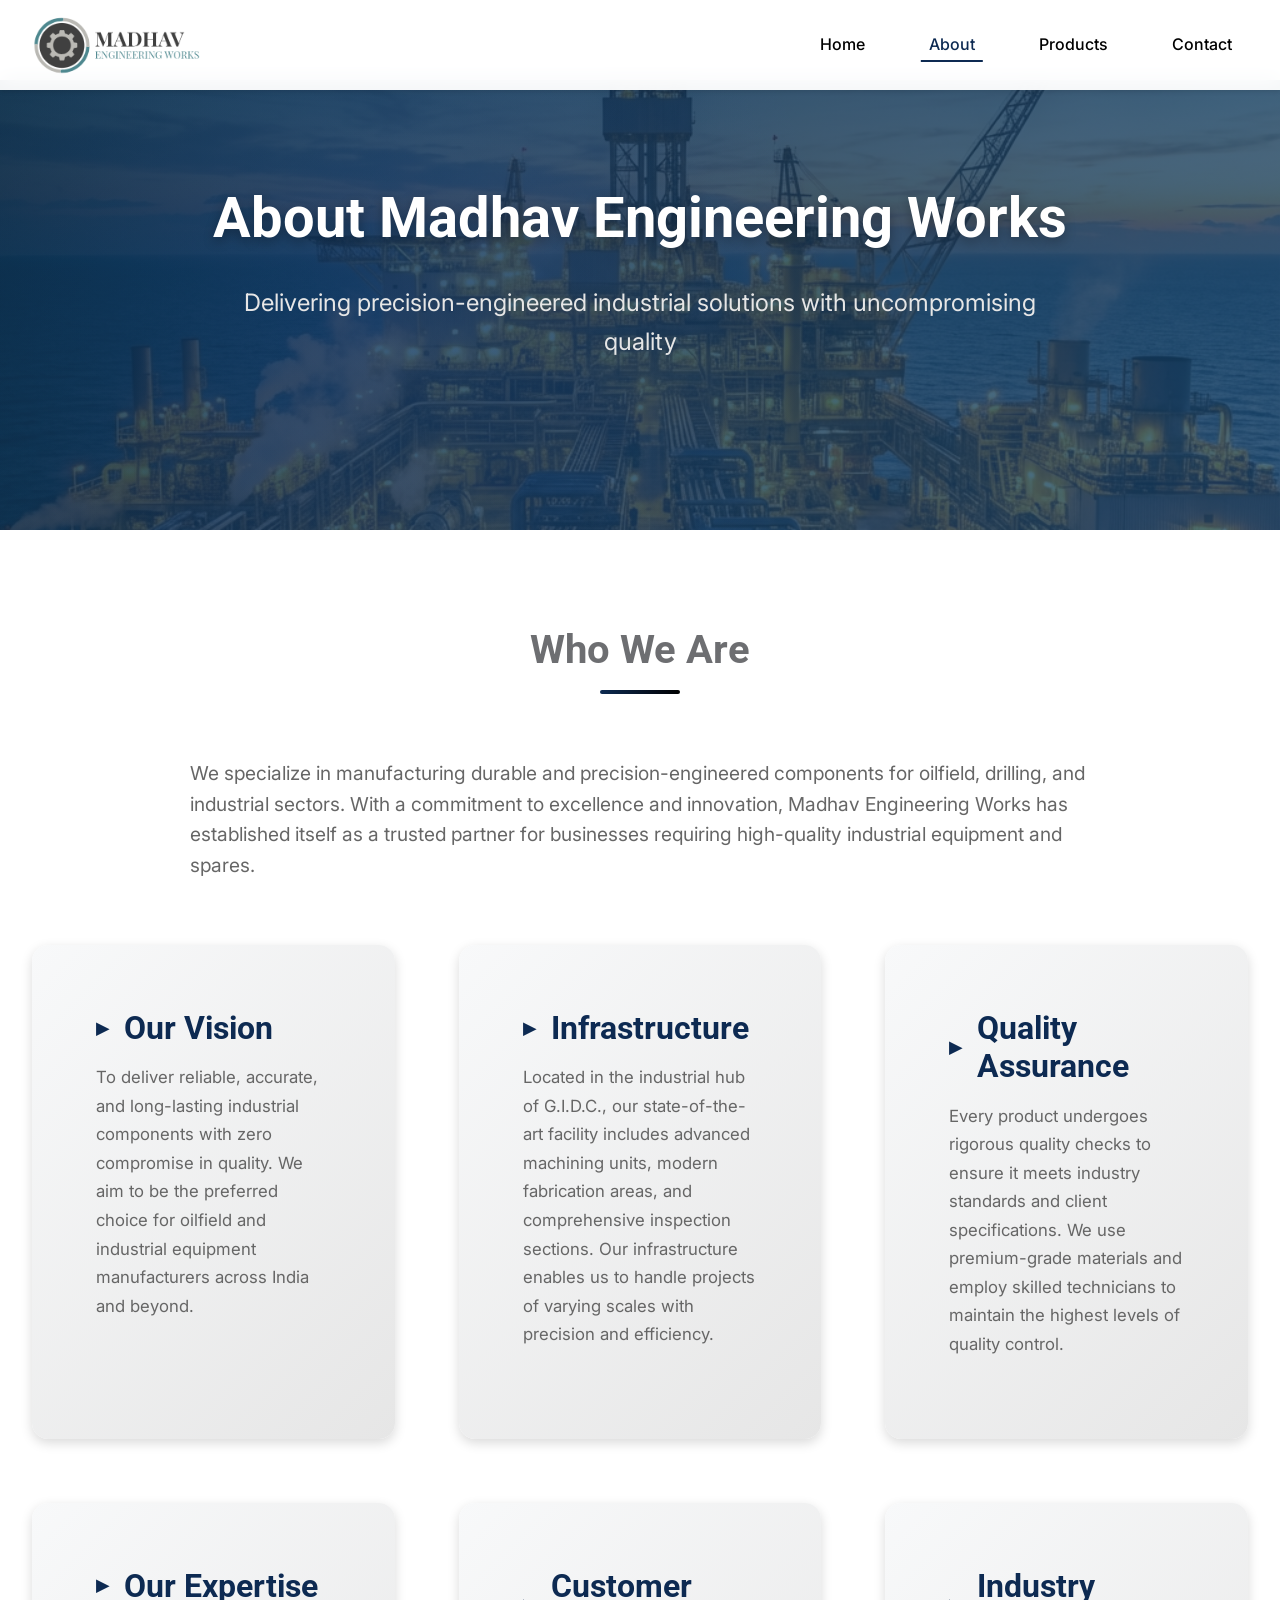
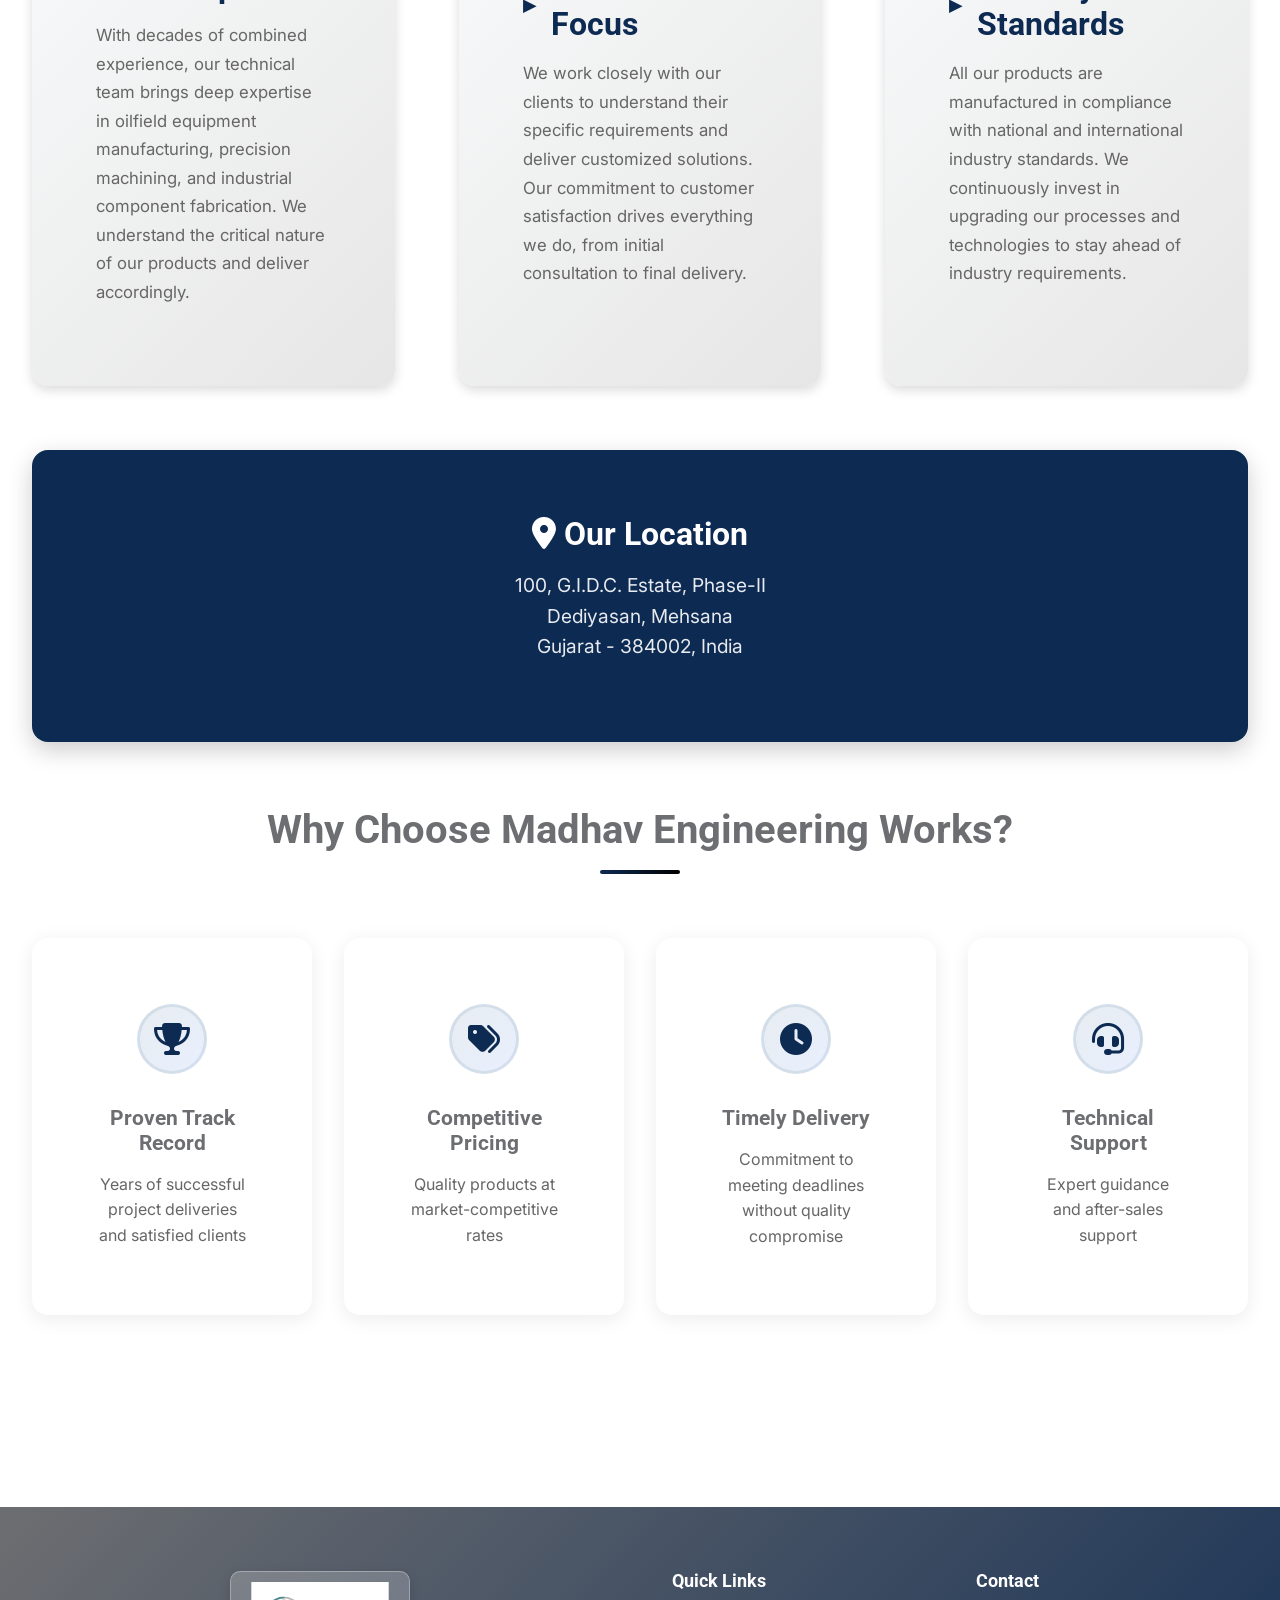
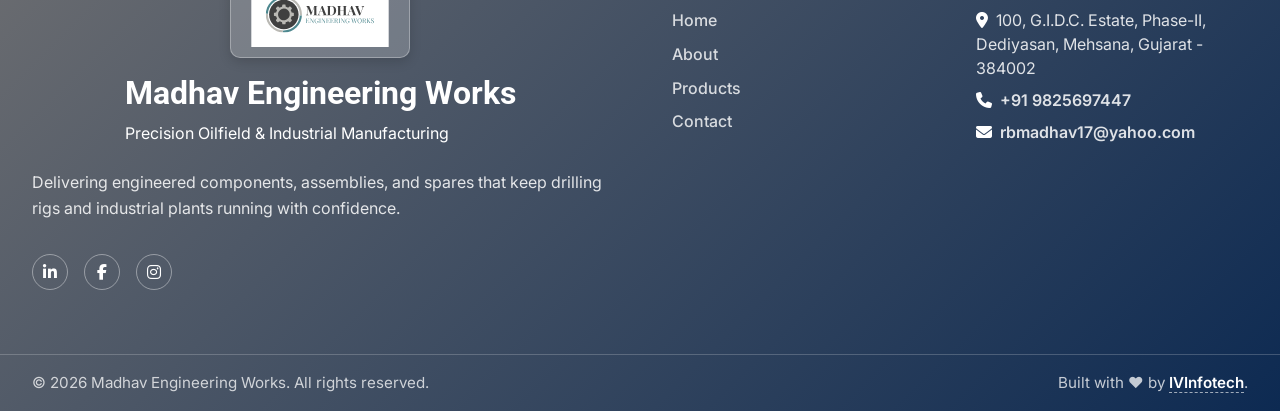
==== commit 17b7e720: "email" ====
--- a/about.html
+++ b/about.html
@@ -213,7 +213,7 @@
                             Gujarat - 384002</li>
                         <li><i class="fas fa-phone"></i><a href="tel:+919825697447">+91 9825697447</a></li>
                         <li><i class="fas fa-envelope"></i><a
-                                href="mailto:info@madhavengineeringworks.com">info@madhavengineeringworks.com</a></li>
+                                href="mailto:rbmadhav17@yahoo.com">rbmadhav17@yahoo.com</a></li>
                     </ul>
                 </div>
             </div>
